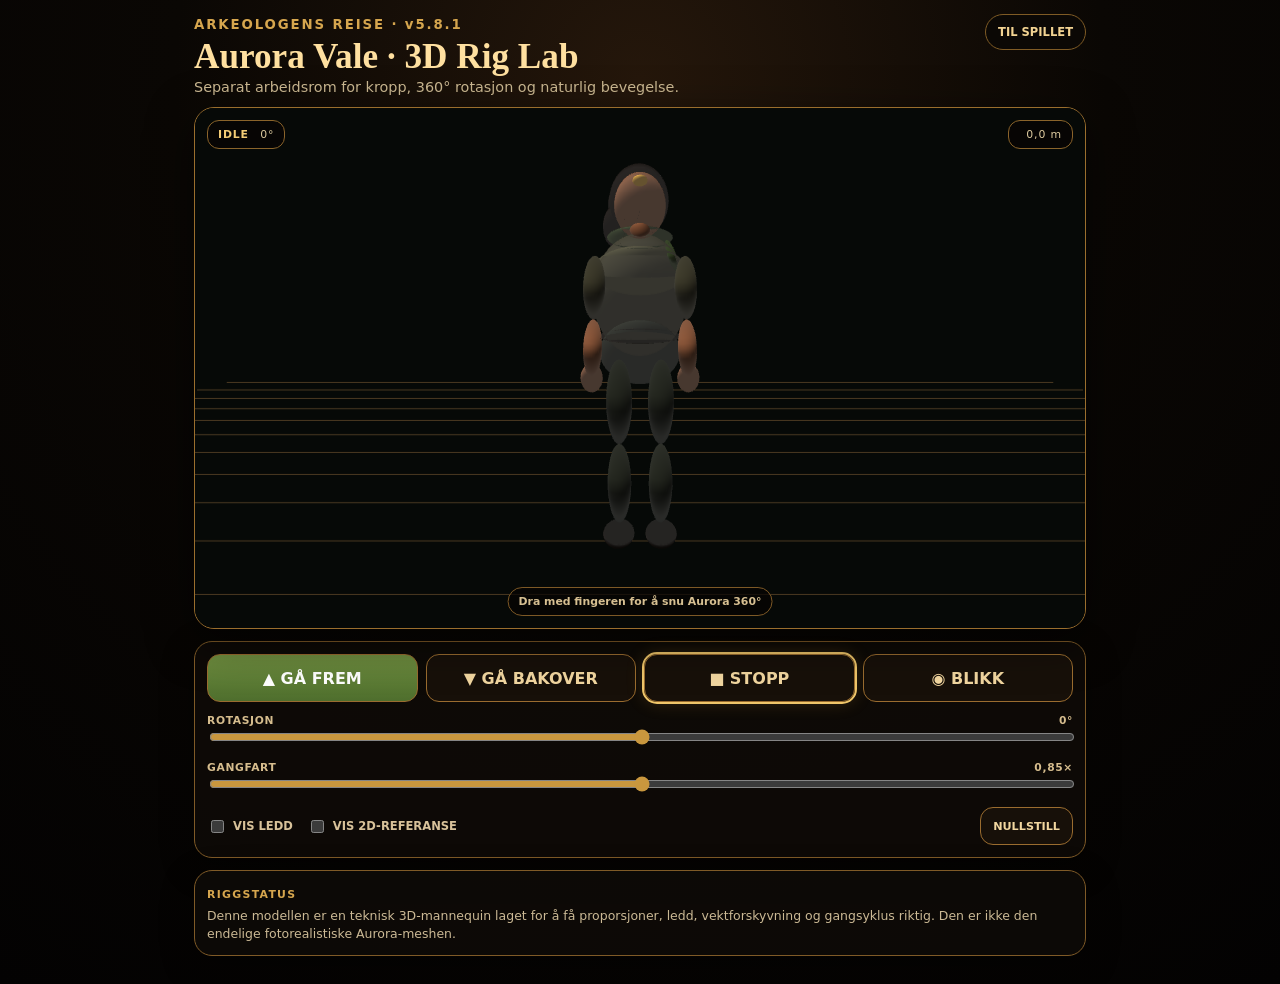
==== aurora_rig_lab.html @ 66fbb15e "Add files via upload" ====
<!doctype html>
<html lang="nb">
<head>
<meta charset="utf-8">
<meta name="viewport" content="width=device-width,initial-scale=1,viewport-fit=cover,user-scalable=no">
<meta name="theme-color" content="#090603">
<title>Aurora Vale – 3D Rig Lab v5.8.1</title>
<link rel="stylesheet" href="aurora_rig_lab.css?v=581">
</head>
<body>
<main class="lab-shell">
  <header class="lab-header">
    <div>
      <small>ARKEOLOGENS REISE · v5.8.1</small>
      <h1>Aurora Vale · 3D Rig Lab</h1>
      <p>Separat arbeidsrom for kropp, 360° rotasjon og naturlig bevegelse.</p>
    </div>
    <a href="index.html" class="back-link">TIL SPILLET</a>
  </header>

  <section class="viewport-card">
    <canvas id="rigCanvas" aria-label="3D-modell av Aurora Vale"></canvas>
    <div class="viewport-hud top-left">
      <b id="motionLabel">IDLE</b>
      <span id="angleLabel">0°</span>
    </div>
    <div class="viewport-hud top-right">
      <span id="distanceLabel">0,0 m</span>
    </div>
    <div class="hint">Dra med fingeren for å snu Aurora 360°</div>
    <aside id="referenceCard" class="reference-card hidden" aria-label="Godkjent 2D-referanse">
      <img src="aurora_character_v521.png" alt="Godkjent Aurora Vale-referanse">
      <span>GODKJENT 2D-REFERANSE</span>
    </aside>
  </section>

  <section class="control-card">
    <div class="button-grid">
      <button id="walkForward" class="primary">▲ GÅ FREM</button>
      <button id="walkBackward">▼ GÅ BAKOVER</button>
      <button id="stopMotion">■ STOPP</button>
      <button id="lookMotion">◉ BLIKK</button>
    </div>

    <label class="slider-row">
      <span>ROTASJON <b id="yawValue">0°</b></span>
      <input id="yawSlider" type="range" min="-180" max="180" value="0" step="1">
    </label>
    <label class="slider-row">
      <span>GANGFART <b id="speedValue">0,85×</b></span>
      <input id="speedSlider" type="range" min="45" max="125" value="85" step="1">
    </label>

    <div class="toggle-row">
      <label><input id="bonesToggle" type="checkbox"> VIS LEDD</label>
      <label><input id="referenceToggle" type="checkbox"> VIS 2D-REFERANSE</label>
      <button id="resetRig" class="small">NULLSTILL</button>
    </div>
  </section>

  <section class="note-card">
    <b>RIGGSTATUS</b>
    <p>Denne modellen er en teknisk 3D-mannequin laget for å få proporsjoner, ledd, vektforskyvning og gangsyklus riktig. Den er ikke den endelige fotorealistiske Aurora-meshen.</p>
  </section>
</main>
<script src="aurora_rig_lab.js?v=581"></script>
</body>
</html>
---- aurora_rig_lab.css ----
:root{color-scheme:dark;--gold:#d6a64e;--gold2:#f0cd83;--ink:#080604;--panel:#120d08;--line:#7f5b25;--green:#5f7f35}
*{box-sizing:border-box;-webkit-tap-highlight-color:transparent}
html,body{margin:0;min-height:100%;background:#050403;color:#f4e3c4;font-family:system-ui,-apple-system,BlinkMacSystemFont,"Segoe UI",sans-serif}
body{padding:env(safe-area-inset-top) env(safe-area-inset-right) env(safe-area-inset-bottom) env(safe-area-inset-left);background:radial-gradient(circle at 50% 8%,#25170b 0,#0a0704 42%,#030202 100%)}
button,input,a{font:inherit}.lab-shell{width:min(920px,100%);margin:auto;padding:14px 14px 28px}.lab-header{display:flex;align-items:flex-start;justify-content:space-between;gap:16px;margin-bottom:12px}.lab-header small{color:var(--gold);font-weight:900;letter-spacing:.14em}.lab-header h1{margin:4px 0 2px;font:900 clamp(1.35rem,5vw,2.2rem) Georgia,serif;color:#ffe0a0}.lab-header p{margin:0;color:#ccb992;font-size:.9rem}.back-link{flex:none;text-decoration:none;color:#f2d392;border:1px solid var(--line);border-radius:999px;padding:10px 12px;font-size:.72rem;font-weight:900;background:#0b0805}
.viewport-card{position:relative;height:min(58vh,610px);min-height:430px;border:1px solid #9a6e2d;border-radius:20px;overflow:hidden;background:linear-gradient(#071014,#15100a 70%,#20170d);box-shadow:inset 0 0 70px #000,0 12px 45px #0008}
#rigCanvas{display:block;width:100%;height:100%;touch-action:none}.viewport-hud{position:absolute;top:12px;padding:7px 10px;border:1px solid #8b642b;border-radius:12px;background:#080604c9;backdrop-filter:blur(6px);font-size:.68rem;letter-spacing:.08em}.viewport-hud b{color:#f3cc76}.viewport-hud span{margin-left:7px;color:#ddca9f}.top-left{left:12px}.top-right{right:12px}.hint{position:absolute;left:50%;bottom:12px;transform:translateX(-50%);white-space:nowrap;padding:7px 10px;border-radius:999px;background:#070503b8;border:1px solid #7d5926;color:#d7c092;font-size:.68rem;font-weight:700}.reference-card{position:absolute;right:12px;top:54px;width:116px;padding:7px;border-radius:14px;border:1px solid #9b7133;background:#080604e8;box-shadow:0 8px 26px #000a}.reference-card.hidden{display:none}.reference-card img{display:block;width:100%;height:210px;object-fit:cover;object-position:center top;border-radius:9px}.reference-card span{display:block;margin-top:6px;text-align:center;font-size:.52rem;font-weight:900;letter-spacing:.05em;color:#dcb86e}
.control-card,.note-card{margin-top:12px;border:1px solid #7f5a27;border-radius:18px;background:#0e0a07e8;padding:12px;box-shadow:0 10px 32px #0006}.button-grid{display:grid;grid-template-columns:repeat(4,1fr);gap:8px}.button-grid button,.small{border:1px solid #9a6c2f;border-radius:13px;background:#171009;color:#f2d7a0;min-height:48px;font-weight:900}.button-grid button.primary{background:linear-gradient(#708f40,#4e6e2d);color:#fff}.button-grid button.active{outline:2px solid #f0c66a;box-shadow:0 0 18px #d99c3538}.slider-row{display:block;margin-top:12px}.slider-row span{display:flex;justify-content:space-between;color:#d6bd8e;font-size:.67rem;font-weight:900;letter-spacing:.06em}.slider-row input{width:100%;accent-color:#c9973e}.toggle-row{display:flex;align-items:center;gap:14px;flex-wrap:wrap;margin-top:11px;color:#d8c29a;font-size:.72rem;font-weight:800}.toggle-row label{display:flex;align-items:center;gap:6px}.toggle-row .small{margin-left:auto;min-height:38px;padding:0 12px;font-size:.7rem}.note-card b{font-size:.68rem;letter-spacing:.12em;color:var(--gold)}.note-card p{margin:5px 0 0;color:#cbb995;font-size:.78rem;line-height:1.45}
@media(max-width:640px){.lab-shell{padding:10px 9px 22px}.lab-header{align-items:center}.lab-header p{display:none}.back-link{font-size:.62rem;padding:8px 9px}.viewport-card{height:57vh;min-height:420px}.button-grid{grid-template-columns:1fr 1fr}.reference-card{width:92px}.reference-card img{height:170px}.hint{font-size:.58rem;bottom:8px}.toggle-row{gap:10px}.toggle-row .small{margin-left:0}}
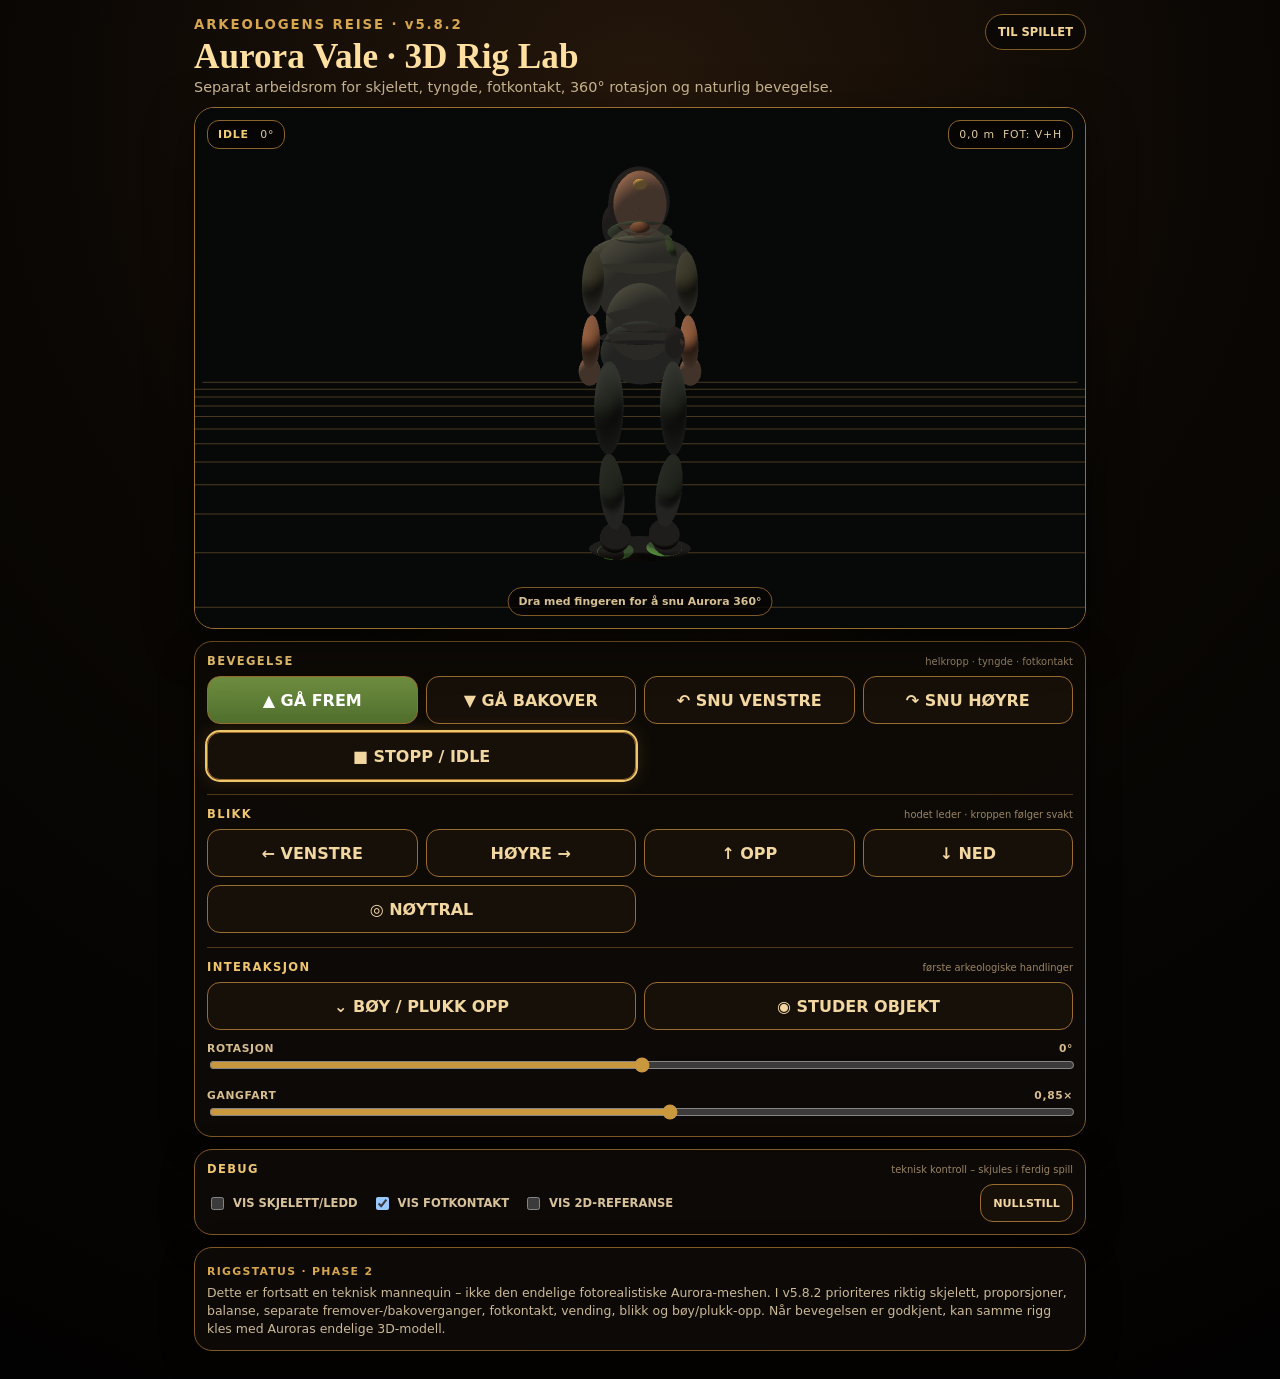
==== commit 5e3d2f2f: "Add files via upload" ====
--- a/aurora_rig_lab.html
+++ b/aurora_rig_lab.html
@@ -4,28 +4,29 @@
 <meta charset="utf-8">
 <meta name="viewport" content="width=device-width,initial-scale=1,viewport-fit=cover,user-scalable=no">
 <meta name="theme-color" content="#090603">
-<title>Aurora Vale – 3D Rig Lab v5.8.1</title>
-<link rel="stylesheet" href="aurora_rig_lab.css?v=581">
+<title>Aurora Vale – 3D Rig Lab v5.8.2</title>
+<link rel="stylesheet" href="aurora_rig_lab.css?v=582">
 </head>
 <body>
 <main class="lab-shell">
   <header class="lab-header">
     <div>
-      <small>ARKEOLOGENS REISE · v5.8.1</small>
+      <small>ARKEOLOGENS REISE · v5.8.2</small>
       <h1>Aurora Vale · 3D Rig Lab</h1>
-      <p>Separat arbeidsrom for kropp, 360° rotasjon og naturlig bevegelse.</p>
+      <p>Separat arbeidsrom for skjelett, tyngde, fotkontakt, 360° rotasjon og naturlig bevegelse.</p>
     </div>
     <a href="index.html" class="back-link">TIL SPILLET</a>
   </header>
 
   <section class="viewport-card">
-    <canvas id="rigCanvas" aria-label="3D-modell av Aurora Vale"></canvas>
+    <canvas id="rigCanvas" aria-label="Teknisk 3D-rigg av Aurora Vale"></canvas>
     <div class="viewport-hud top-left">
       <b id="motionLabel">IDLE</b>
       <span id="angleLabel">0°</span>
     </div>
     <div class="viewport-hud top-right">
       <span id="distanceLabel">0,0 m</span>
+      <span id="contactLabel">FOT: V+H</span>
     </div>
     <div class="hint">Dra med fingeren for å snu Aurora 360°</div>
     <aside id="referenceCard" class="reference-card hidden" aria-label="Godkjent 2D-referanse">
@@ -35,11 +36,34 @@
   </section>
 
   <section class="control-card">
-    <div class="button-grid">
-      <button id="walkForward" class="primary">▲ GÅ FREM</button>
-      <button id="walkBackward">▼ GÅ BAKOVER</button>
-      <button id="stopMotion">■ STOPP</button>
-      <button id="lookMotion">◉ BLIKK</button>
+    <div class="control-group">
+      <div class="group-title"><b>BEVEGELSE</b><span>helkropp · tyngde · fotkontakt</span></div>
+      <div class="button-grid movement-grid">
+        <button id="walkForward" class="primary">▲ GÅ FREM</button>
+        <button id="walkBackward">▼ GÅ BAKOVER</button>
+        <button id="turnLeft">↶ SNU VENSTRE</button>
+        <button id="turnRight">↷ SNU HØYRE</button>
+        <button id="stopMotion" class="wide">■ STOPP / IDLE</button>
+      </div>
+    </div>
+
+    <div class="control-group">
+      <div class="group-title"><b>BLIKK</b><span>hodet leder · kroppen følger svakt</span></div>
+      <div class="button-grid look-grid">
+        <button data-look="left">← VENSTRE</button>
+        <button data-look="right">HØYRE →</button>
+        <button data-look="up">↑ OPP</button>
+        <button data-look="down">↓ NED</button>
+        <button data-look="center" class="wide">◎ NØYTRAL</button>
+      </div>
+    </div>
+
+    <div class="control-group">
+      <div class="group-title"><b>INTERAKSJON</b><span>første arkeologiske handlinger</span></div>
+      <div class="button-grid action-grid">
+        <button id="bendPickup">⌄ BØY / PLUKK OPP</button>
+        <button id="studyObject">◉ STUDER OBJEKT</button>
+      </div>
     </div>
 
     <label class="slider-row">
@@ -48,21 +72,25 @@
     </label>
     <label class="slider-row">
       <span>GANGFART <b id="speedValue">0,85×</b></span>
-      <input id="speedSlider" type="range" min="45" max="125" value="85" step="1">
+      <input id="speedSlider" type="range" min="45" max="120" value="85" step="1">
     </label>
+  </section>
 
+  <section class="control-card debug-card">
+    <div class="group-title"><b>DEBUG</b><span>teknisk kontroll – skjules i ferdig spill</span></div>
     <div class="toggle-row">
-      <label><input id="bonesToggle" type="checkbox"> VIS LEDD</label>
+      <label><input id="bonesToggle" type="checkbox"> VIS SKJELETT/LEDD</label>
+      <label><input id="contactsToggle" type="checkbox" checked> VIS FOTKONTAKT</label>
       <label><input id="referenceToggle" type="checkbox"> VIS 2D-REFERANSE</label>
       <button id="resetRig" class="small">NULLSTILL</button>
     </div>
   </section>
 
   <section class="note-card">
-    <b>RIGGSTATUS</b>
-    <p>Denne modellen er en teknisk 3D-mannequin laget for å få proporsjoner, ledd, vektforskyvning og gangsyklus riktig. Den er ikke den endelige fotorealistiske Aurora-meshen.</p>
+    <b>RIGGSTATUS · PHASE 2</b>
+    <p>Dette er fortsatt en teknisk mannequin – ikke den endelige fotorealistiske Aurora-meshen. I v5.8.2 prioriteres riktig skjelett, proporsjoner, balanse, separate fremover-/bakoverganger, fotkontakt, vending, blikk og bøy/plukk-opp. Når bevegelsen er godkjent, kan samme rigg kles med Auroras endelige 3D-modell.</p>
   </section>
 </main>
-<script src="aurora_rig_lab.js?v=581"></script>
+<script src="aurora_rig_lab.js?v=582"></script>
 </body>
 </html>
--- a/aurora_rig_lab.css
+++ b/aurora_rig_lab.css
@@ -4,6 +4,6 @@
 body{padding:env(safe-area-inset-top) env(safe-area-inset-right) env(safe-area-inset-bottom) env(safe-area-inset-left);background:radial-gradient(circle at 50% 8%,#25170b 0,#0a0704 42%,#030202 100%)}
 button,input,a{font:inherit}.lab-shell{width:min(920px,100%);margin:auto;padding:14px 14px 28px}.lab-header{display:flex;align-items:flex-start;justify-content:space-between;gap:16px;margin-bottom:12px}.lab-header small{color:var(--gold);font-weight:900;letter-spacing:.14em}.lab-header h1{margin:4px 0 2px;font:900 clamp(1.35rem,5vw,2.2rem) Georgia,serif;color:#ffe0a0}.lab-header p{margin:0;color:#ccb992;font-size:.9rem}.back-link{flex:none;text-decoration:none;color:#f2d392;border:1px solid var(--line);border-radius:999px;padding:10px 12px;font-size:.72rem;font-weight:900;background:#0b0805}
 .viewport-card{position:relative;height:min(58vh,610px);min-height:430px;border:1px solid #9a6e2d;border-radius:20px;overflow:hidden;background:linear-gradient(#071014,#15100a 70%,#20170d);box-shadow:inset 0 0 70px #000,0 12px 45px #0008}
-#rigCanvas{display:block;width:100%;height:100%;touch-action:none}.viewport-hud{position:absolute;top:12px;padding:7px 10px;border:1px solid #8b642b;border-radius:12px;background:#080604c9;backdrop-filter:blur(6px);font-size:.68rem;letter-spacing:.08em}.viewport-hud b{color:#f3cc76}.viewport-hud span{margin-left:7px;color:#ddca9f}.top-left{left:12px}.top-right{right:12px}.hint{position:absolute;left:50%;bottom:12px;transform:translateX(-50%);white-space:nowrap;padding:7px 10px;border-radius:999px;background:#070503b8;border:1px solid #7d5926;color:#d7c092;font-size:.68rem;font-weight:700}.reference-card{position:absolute;right:12px;top:54px;width:116px;padding:7px;border-radius:14px;border:1px solid #9b7133;background:#080604e8;box-shadow:0 8px 26px #000a}.reference-card.hidden{display:none}.reference-card img{display:block;width:100%;height:210px;object-fit:cover;object-position:center top;border-radius:9px}.reference-card span{display:block;margin-top:6px;text-align:center;font-size:.52rem;font-weight:900;letter-spacing:.05em;color:#dcb86e}
-.control-card,.note-card{margin-top:12px;border:1px solid #7f5a27;border-radius:18px;background:#0e0a07e8;padding:12px;box-shadow:0 10px 32px #0006}.button-grid{display:grid;grid-template-columns:repeat(4,1fr);gap:8px}.button-grid button,.small{border:1px solid #9a6c2f;border-radius:13px;background:#171009;color:#f2d7a0;min-height:48px;font-weight:900}.button-grid button.primary{background:linear-gradient(#708f40,#4e6e2d);color:#fff}.button-grid button.active{outline:2px solid #f0c66a;box-shadow:0 0 18px #d99c3538}.slider-row{display:block;margin-top:12px}.slider-row span{display:flex;justify-content:space-between;color:#d6bd8e;font-size:.67rem;font-weight:900;letter-spacing:.06em}.slider-row input{width:100%;accent-color:#c9973e}.toggle-row{display:flex;align-items:center;gap:14px;flex-wrap:wrap;margin-top:11px;color:#d8c29a;font-size:.72rem;font-weight:800}.toggle-row label{display:flex;align-items:center;gap:6px}.toggle-row .small{margin-left:auto;min-height:38px;padding:0 12px;font-size:.7rem}.note-card b{font-size:.68rem;letter-spacing:.12em;color:var(--gold)}.note-card p{margin:5px 0 0;color:#cbb995;font-size:.78rem;line-height:1.45}
-@media(max-width:640px){.lab-shell{padding:10px 9px 22px}.lab-header{align-items:center}.lab-header p{display:none}.back-link{font-size:.62rem;padding:8px 9px}.viewport-card{height:57vh;min-height:420px}.button-grid{grid-template-columns:1fr 1fr}.reference-card{width:92px}.reference-card img{height:170px}.hint{font-size:.58rem;bottom:8px}.toggle-row{gap:10px}.toggle-row .small{margin-left:0}}
+#rigCanvas{display:block;width:100%;height:100%;touch-action:none}.viewport-hud{position:absolute;top:12px;padding:7px 10px;border:1px solid #8b642b;border-radius:12px;background:#080604cf;backdrop-filter:blur(6px);font-size:.68rem;letter-spacing:.08em}.viewport-hud b{color:#f3cc76}.viewport-hud span{margin-left:7px;color:#ddca9f}.top-left{left:12px}.top-right{right:12px;display:flex;gap:8px}.top-right span{margin-left:0}.hint{position:absolute;left:50%;bottom:12px;transform:translateX(-50%);white-space:nowrap;padding:7px 10px;border-radius:999px;background:#070503c2;border:1px solid #7d5926;color:#d7c092;font-size:.68rem;font-weight:700}.reference-card{position:absolute;right:12px;top:54px;width:116px;padding:7px;border-radius:14px;border:1px solid #9b7133;background:#080604e8;box-shadow:0 8px 26px #000a}.reference-card.hidden{display:none}.reference-card img{display:block;width:100%;height:210px;object-fit:cover;object-position:center top;border-radius:9px}.reference-card span{display:block;margin-top:6px;text-align:center;font-size:.52rem;font-weight:900;letter-spacing:.05em;color:#dcb86e}
+.control-card,.note-card{margin-top:12px;border:1px solid #7f5a27;border-radius:18px;background:#0e0a07e8;padding:12px;box-shadow:0 10px 32px #0006}.control-group+.control-group{margin-top:14px;padding-top:12px;border-top:1px solid #4f381b}.group-title{display:flex;align-items:baseline;justify-content:space-between;gap:10px;margin-bottom:8px}.group-title b{color:#efc66f;font-size:.72rem;letter-spacing:.12em}.group-title span{color:#998564;font-size:.62rem}.button-grid{display:grid;grid-template-columns:repeat(4,1fr);gap:8px}.button-grid button,.small{border:1px solid #9a6c2f;border-radius:13px;background:#171009;color:#f2d7a0;min-height:48px;font-weight:900}.button-grid button.primary{background:linear-gradient(#708f40,#4e6e2d);color:#fff}.button-grid button.active{outline:2px solid #f0c66a;box-shadow:0 0 18px #d99c3538}.button-grid .wide{grid-column:span 2}.look-grid,.movement-grid{grid-template-columns:repeat(4,1fr)}.action-grid{grid-template-columns:1fr 1fr}.slider-row{display:block;margin-top:12px}.slider-row span{display:flex;justify-content:space-between;color:#d6bd8e;font-size:.67rem;font-weight:900;letter-spacing:.06em}.slider-row input{width:100%;accent-color:#c9973e}.toggle-row{display:flex;align-items:center;gap:14px;flex-wrap:wrap;color:#d8c29a;font-size:.72rem;font-weight:800}.toggle-row label{display:flex;align-items:center;gap:6px}.toggle-row .small{margin-left:auto;min-height:38px;padding:0 12px;font-size:.7rem}.note-card b{font-size:.68rem;letter-spacing:.12em;color:var(--gold)}.note-card p{margin:5px 0 0;color:#cbb995;font-size:.78rem;line-height:1.45}
+@media(max-width:640px){.lab-shell{padding:10px 9px 22px}.lab-header{align-items:center}.lab-header p{display:none}.back-link{font-size:.62rem;padding:8px 9px}.viewport-card{height:57vh;min-height:420px}.movement-grid,.look-grid{grid-template-columns:1fr 1fr}.button-grid .wide{grid-column:span 2}.action-grid{grid-template-columns:1fr 1fr}.reference-card{width:92px}.reference-card img{height:170px}.hint{font-size:.58rem;bottom:8px}.toggle-row{gap:10px}.toggle-row .small{margin-left:0}.group-title span{display:none}.top-right{flex-direction:column;gap:2px}}
